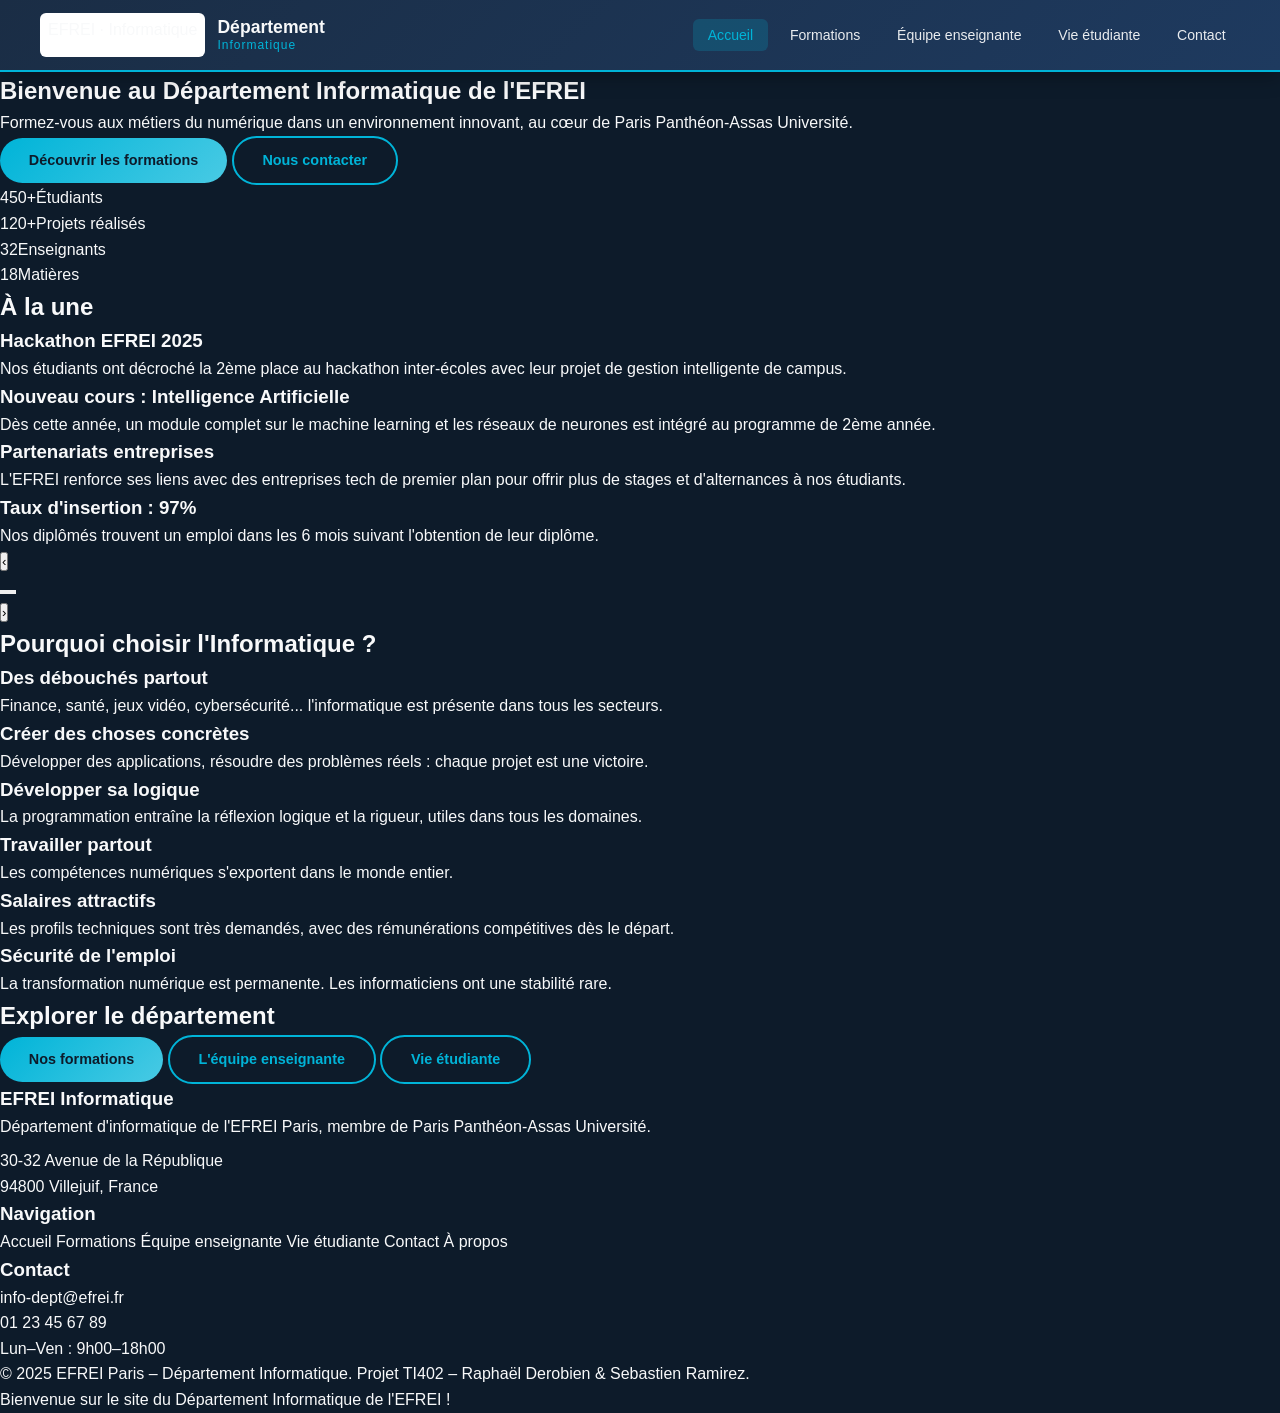
==== index.html @ 596dd835 "Rendre les pages du site accessibles et corriger leurs liens Conserve le design et les pages du binô" ====
<!DOCTYPE html>      
<html lang="fr">
<head>
    <meta charset="UTF-8">
    <meta name="viewport" content="width=device-width, initial-scale=1.0">
    <title>Département Informatique - EFREI Paris</title>
    <link rel="stylesheet" href="styles.css">
</head>
<body>

    <header>
        <div class="header-inner">
            <div class="logo">
                <span class="logo-img">EFREI · Informatique</span>
                <h1>Département <span>Informatique</span></h1>
            </div>
            <nav>
                <button class="burger" id="burger-btn" aria-label="Menu">
                    <span></span><span></span><span></span>
                </button>
                <ul id="nav-menu">
                    <li><a href="index.html">Accueil</a></li>
                    <li><a href="formations.html">Formations</a></li>
                    <li><a href="enseignants.html">Équipe enseignante</a></li>
                    <li><a href="vie-etudiante.html">Vie étudiante</a></li>
                    <li><a href="contact.html">Contact</a></li>
                </ul>
            </nav>
        </div>
    </header>

    <main>
        <section class="banniere">
            <h1 class="anim-entree">Bienvenue au <span>Département Informatique</span> de l'EFREI</h1>
            <p class="anim-entree-2">Formez-vous aux métiers du numérique dans un environnement innovant, au cœur de Paris Panthéon-Assas Université.</p>
            <div class="banniere-btns anim-entree-3">
                <a href="formations.html" class="btn btn-primary">Découvrir les formations</a>
                <a href="contact.html" class="btn btn-outline">Nous contacter</a>
            </div>
        </section>

        <div class="chiffres">
            <div class="chiffre-item"><span class="nombre">450+</span><span class="label">Étudiants</span></div>
            <div class="chiffre-item"><span class="nombre">120+</span><span class="label">Projets réalisés</span></div>
            <div class="chiffre-item"><span class="nombre">32</span><span class="label">Enseignants</span></div>
            <div class="chiffre-item"><span class="nombre">18</span><span class="label">Matières</span></div>
        </div>

        <section class="carrousel-section">
            <div class="section-titre">
                <h2>À la <span>une</span></h2>
                <div class="ligne-deco"></div>
            </div>
            <div class="carrousel-wrapper">
                <div class="carrousel-inner" id="carrousel-inner">
                    <div class="carrousel-slide">
                        <h3>Hackathon EFREI 2025</h3>
                        <p>Nos étudiants ont décroché la 2ème place au hackathon inter-écoles avec leur projet de gestion intelligente de campus.</p>
                    </div>
                    <div class="carrousel-slide">
                        <h3>Nouveau cours : Intelligence Artificielle</h3>
                        <p>Dès cette année, un module complet sur le machine learning et les réseaux de neurones est intégré au programme de 2ème année.</p>
                    </div>
                    <div class="carrousel-slide">
                        <h3>Partenariats entreprises</h3>
                        <p>L'EFREI renforce ses liens avec des entreprises tech de premier plan pour offrir plus de stages et d'alternances à nos étudiants.</p>
                    </div>
                    <div class="carrousel-slide">
                        <h3>Taux d'insertion : 97%</h3>
                        <p>Nos diplômés trouvent un emploi dans les 6 mois suivant l'obtention de leur diplôme.</p>
                    </div>
                </div>
            </div>
            <div class="carrousel-controls">
                <button class="btn-carrousel" id="btn-prev" aria-label="Précédent">&#8249;</button>
                <div class="indicateurs" id="indicateurs"></div>
                <button class="btn-carrousel" id="btn-next" aria-label="Suivant">&#8250;</button>
            </div>
        </section>

        <section class="section">
            <div class="section-titre">
                <h2>Pourquoi choisir <span>l'Informatique</span> ?</h2>
                <div class="ligne-deco"></div>
            </div>
            <div class="pourquoi-grid">
                <div class="pourquoi-item"><h3>Des débouchés partout</h3><p>Finance, santé, jeux vidéo, cybersécurité... l'informatique est présente dans tous les secteurs.</p></div>
                <div class="pourquoi-item"><h3>Créer des choses concrètes</h3><p>Développer des applications, résoudre des problèmes réels : chaque projet est une victoire.</p></div>
                <div class="pourquoi-item"><h3>Développer sa logique</h3><p>La programmation entraîne la réflexion logique et la rigueur, utiles dans tous les domaines.</p></div>
                <div class="pourquoi-item"><h3>Travailler partout</h3><p>Les compétences numériques s'exportent dans le monde entier.</p></div>
                <div class="pourquoi-item"><h3>Salaires attractifs</h3><p>Les profils techniques sont très demandés, avec des rémunérations compétitives dès le départ.</p></div>
                <div class="pourquoi-item"><h3>Sécurité de l'emploi</h3><p>La transformation numérique est permanente. Les informaticiens ont une stabilité rare.</p></div>
            </div>
        </section>

        <section class="section" style="padding-top:0;">
            <div class="section-titre">
                <h2>Explorer <span>le département</span></h2>
                <div class="ligne-deco"></div>
            </div>
            <div class="nav-pages">
                <a href="formations.html" class="btn btn-primary">Nos formations</a>
                <a href="enseignants.html" class="btn btn-outline">L'équipe enseignante</a>
                <a href="vie-etudiante.html" class="btn btn-outline">Vie étudiante</a>
            </div>
        </section>
    </main>

    <footer>
        <div class="footer-inner">
            <div class="footer-col">
                <h3>EFREI Informatique</h3>
                <p>Département d'informatique de l'EFREI Paris, membre de Paris Panthéon-Assas Université.</p>
                <p style="margin-top:0.5rem;">30-32 Avenue de la République<br>94800 Villejuif, France</p>
            </div>
            <div class="footer-col">
                <h3>Navigation</h3>
                <a href="index.html">Accueil</a>
                <a href="formations.html">Formations</a>
                <a href="enseignants.html">Équipe enseignante</a>
                <a href="vie-etudiante.html">Vie étudiante</a>
                <a href="contact.html">Contact</a>
                <a href="apropos.html">À propos</a>
            </div>
            <div class="footer-col">
                <h3>Contact</h3>
                <p>info-dept@efrei.fr</p>
                <p>01 23 45 67 89</p>
                <p>Lun–Ven : 9h00–18h00</p>
            </div>
        </div>
        <div class="footer-bottom">
            <p>© 2025 EFREI Paris – Département Informatique. Projet TI402 – Raphaël Derobien &amp; Sebastien Ramirez.</p>
        </div>
    </footer>

    <div id="toast" role="alert">
        <p>Bienvenue sur le site du <span>Département Informatique</span> de l'EFREI !</p>
    </div>

    <script src="script.js" defer></script>
</body>
</html>
---- styles.css ----
:root {
    --bleu-nuit: #0d1b2a;
    --bleu-profond: #1a2d45;
    --bleu-moyen: #1e3a5f;
    --cyan: #00b4d8;
    --cyan-clair: #48cae4;
    --violet: #7b2d8b;
    --blanc: #f8f9fa;
    --gris-clair: #e9ecef;
    --gris-texte: #adb5bd;
    --ombre: 0 4px 20px rgba(0,0,0,0.3);  
    --rayon: 12px;
    --transition: all 0.3s ease;
}

* { margin: 0; padding: 0; box-sizing: border-box; }
html { scroll-behavior: smooth; }
body {
    font-family: 'Segoe UI', Tahoma, sans-serif;
    background-color: var(--bleu-nuit);
    color: var(--blanc);
    line-height: 1.6;
    min-height: 100vh;
    display: flex;
    flex-direction: column;
}
a { text-decoration: none; color: inherit; }
ul { list-style: none; }
img { max-width: 100%; height: auto; }

header {
    background: linear-gradient(135deg, var(--bleu-profond), var(--bleu-moyen));
    border-bottom: 2px solid var(--cyan);
    padding: 0 2rem;
    position: sticky;
    top: 0;
    z-index: 100;
    box-shadow: var(--ombre);
}
.header-inner {   
    max-width: 1200px;
    margin: 0 auto;
    display: flex;
    align-items: center;
    justify-content: space-between;
    height: 70px;
}
.logo { display: flex; align-items: center; gap: 12px; }
.logo-img { height: 44px; background: #fff; border-radius: 6px; padding: 4px 8px; }
.logo h1 { font-size: 1.1rem; font-weight: 700; line-height: 1.2; }
.logo h1 span { color: var(--cyan); display: block; font-size: 0.75rem; font-weight: 400; letter-spacing: 1px; }

nav ul { display: flex; gap: 0.5rem; align-items: center; }
nav ul li a { padding: 0.5rem 0.9rem; border-radius: 6px; font-size: 0.88rem; color: var(--gris-clair); transition: var(--transition); }
nav ul li a:hover, nav ul li a.active { background: rgba(0,180,216,0.2); color: var(--cyan); }

.burger { display: none; flex-direction: column; gap: 5px; cursor: pointer; background: none; border: none; padding: 5px; }
.burger span { width: 25px; height: 2px; background: var(--blanc); border-radius: 2px; transition: var(--transition); }

.btn { display: inline-block; padding: 0.7rem 1.8rem; border-radius: 30px; font-size: 0.9rem; font-weight: 600; cursor: pointer; transition: var(--transition); border: none; }
.btn-primary { background: linear-gradient(135deg, var(--cyan), var(--cyan-clair)); color: var(--bleu-nuit); }
.btn-primary:hover { transform: translateY(-2px); box-shadow: 0 6px 20px rgba(0,180,216,0.4); }
.btn-outline { border: 2px solid var(--cyan); color: var(--cyan); background: transparent; }
.btn-outline:hover { background: var(--cyan); color: var(--bleu-nuit); transform: translateY(-2px); }
.btn-violet { background: linear-gradient(135deg, var(--violet), #a855c8); color: var(--blanc); }
.btn-violet:hover { transform: translateY(-2px); box-shadow: 0 6px 20px rgba(123,45,139,0.4); }

.carte {
    background: var(--bleu-profond);  
    border: 1px solid rgba(0,180,216,0.2);
    border-radius: var(--rayon);
    padding: 1.8rem;
    transition: var(--transition);
    position: relative;
    overflow: hidden;
}
.carte::before {
    content: '';
    position: absolute;
    top: 0; left: 0; right: 0;
    height: 3px;
    background: linear-gradient(90deg, var(--cyan), var(--violet));
    transform: scaleX(0);
    transform-origin: left;
    transition: transform 0.3s ease;
}
.carte:hover { transform: translateY(-5px); box-shadow: 0 6px 25px rgba(0,180,216,0.15); border-color: rgba(0,180,216,0.5); }
.carte:hover::before { transform: scaleX(1); }
.carte h3 { color: var(--cyan); margin-bottom: 0.7rem; font-size: 1.1rem; }
.carte p { color: var(--gris-texte); font-size: 0.9rem; }

@keyframes glisser-bas {
    from { opacity: 0; transform: translateY(20px); }
    to   { opacity: 1; transform: translateY(0); }
}
.anim-entree  { animation: glisser-bas 0.6s ease forwards; }
.anim-entree-2 { animation: glisser-bas 0.6s ease 0.15s both; }
.anim-entree-3 { animation: glisser-bas 0.6s ease 0.3s both; }

@keyframes fadeIn {
    from { opacity: 0; transform: translateY(-5px); }
    to   { opacity: 1; transform: translateY(0); }
}


@media (max-width: 900px) {
    .chiffres { grid-template-columns: repeat(2, 1fr); }
    .footer-inner { grid-template-columns: 1fr 1fr; }
    .contact-grid { grid-template-columns: 1fr; }
}

@media (max-width: 700px) {
    nav ul {
        display: none;
        flex-direction: column;
        position: absolute;
        top: 70px; left: 0; right: 0;
        background: var(--bleu-profond);
        padding: 1rem;
        border-bottom: 2px solid var(--cyan);
    }
    nav ul.ouverte { display: flex; }
    .burger { display: flex; }
    header { position: relative; }
    .banniere h1 { font-size: 2rem; }
    .footer-inner { grid-template-columns: 1fr; }
    .form-ligne { grid-template-columns: 1fr; }
}

@media (max-width: 480px) {
    .banniere h1 { font-size: 1.7rem; }
    .banniere-btns { flex-direction: column; align-items: center; }
}
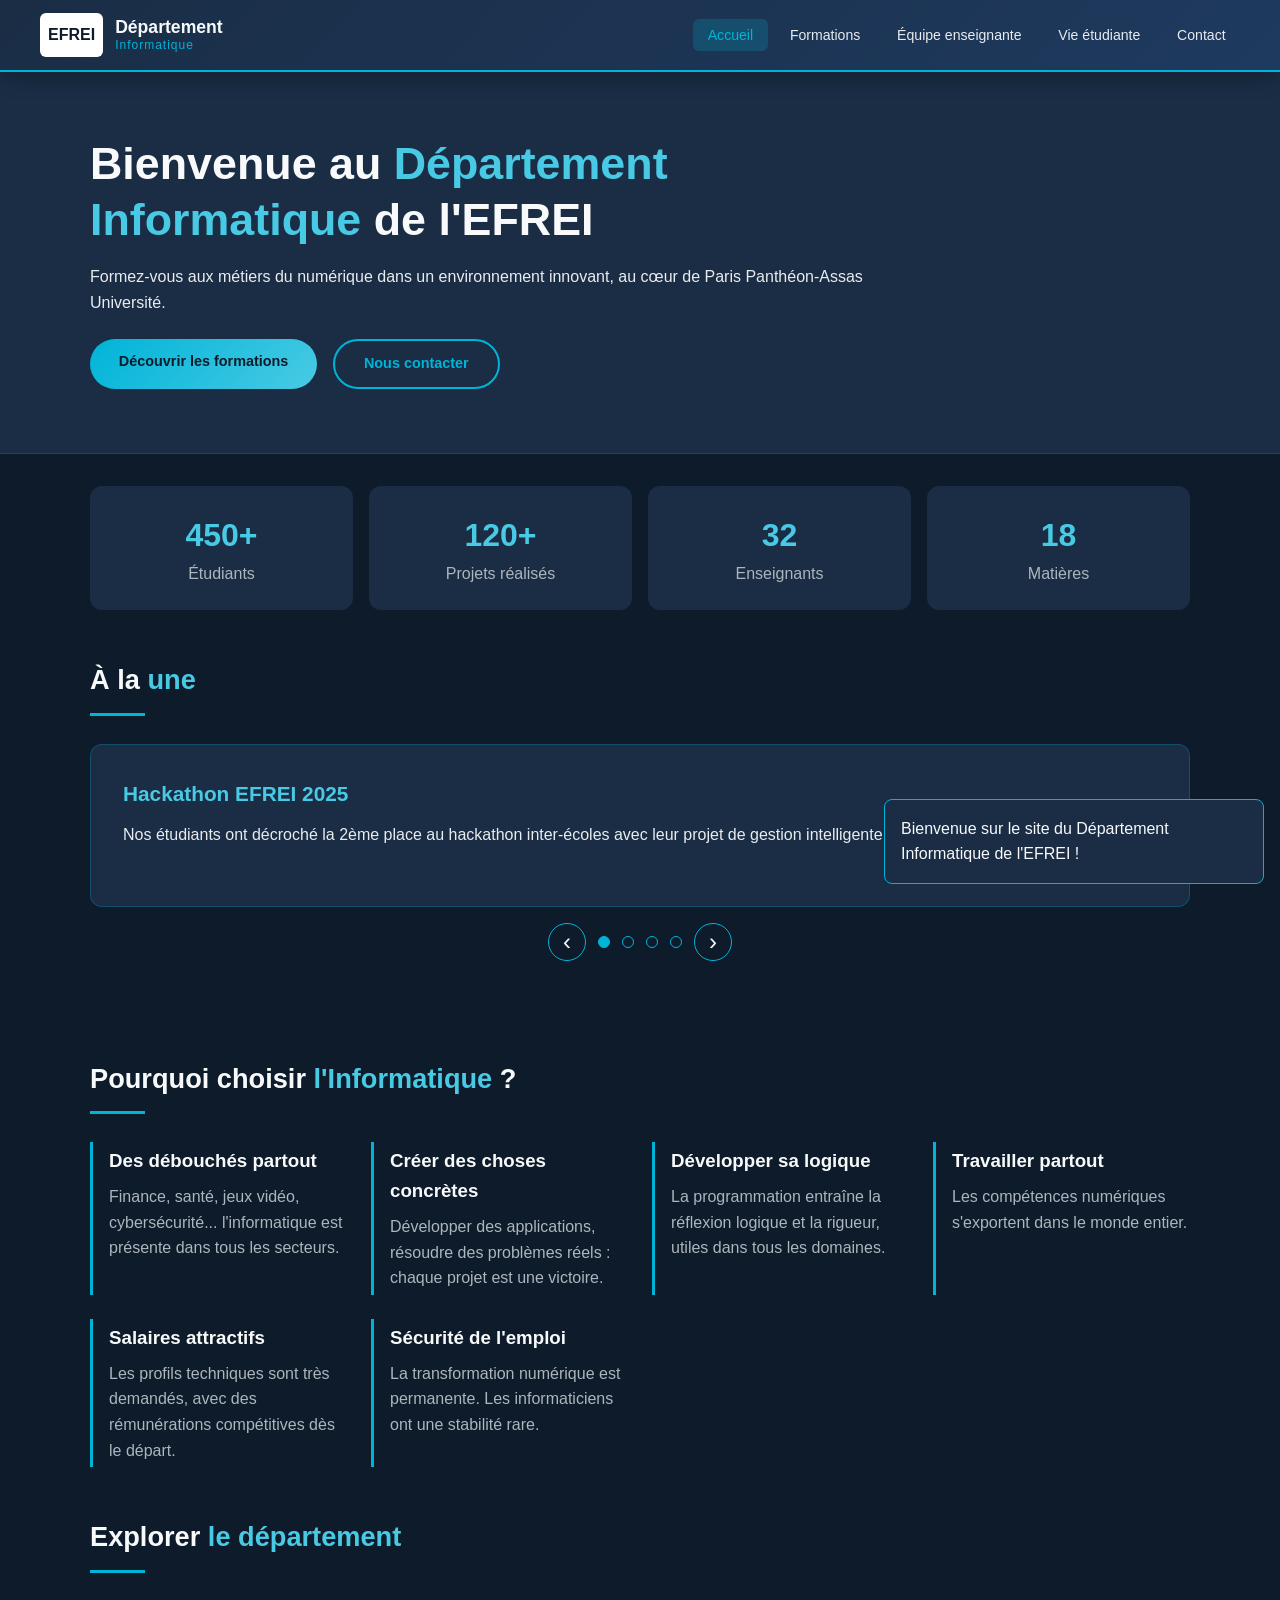
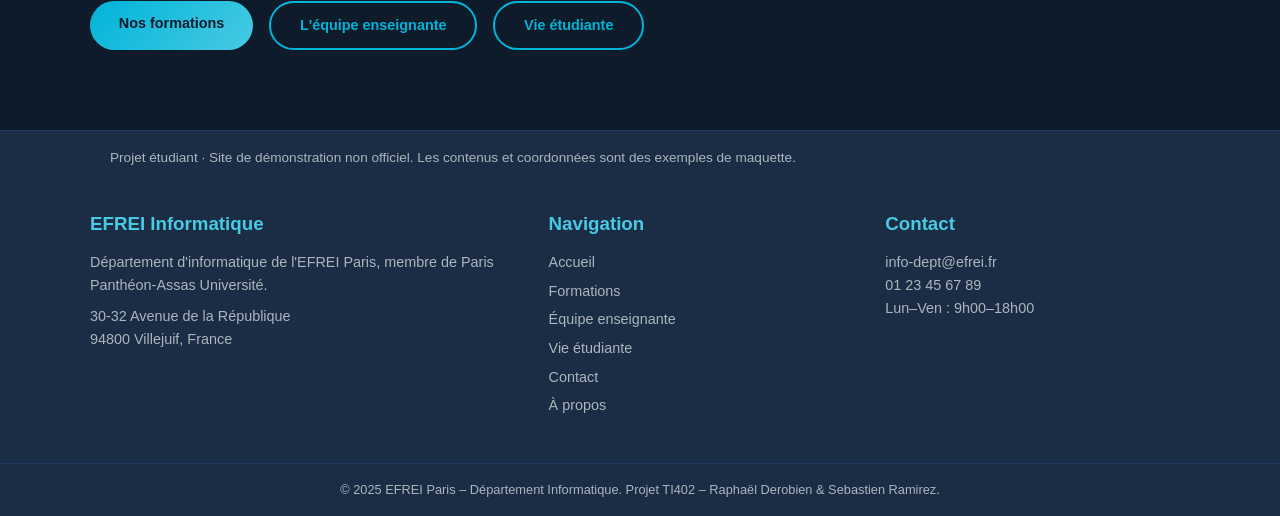
==== commit c386090c: "Préciser la maquette et améliorer la navigation accessible" ====
--- a/index.html
+++ b/index.html
@@ -4,18 +4,18 @@
     <meta charset="UTF-8">
     <meta name="viewport" content="width=device-width, initial-scale=1.0">
     <title>Département Informatique - EFREI Paris</title>
-    <link rel="stylesheet" href="styles.css">
+    <link rel="stylesheet" href="css/styles.css">
 </head>
 <body>
 
     <header>
         <div class="header-inner">
             <div class="logo">
-                <span class="logo-img">EFREI · Informatique</span>
+                <span class="logo-img">EFREI</span>
                 <h1>Département <span>Informatique</span></h1>
             </div>
             <nav>
-                <button class="burger" id="burger-btn" aria-label="Menu">
+                <button class="burger" id="burger-btn" type="button" aria-label="Menu" aria-controls="nav-menu" aria-expanded="false">
                     <span></span><span></span><span></span>
                 </button>
                 <ul id="nav-menu">
@@ -107,6 +107,7 @@
     </main>
 
     <footer>
+        <p class="note-projet">Projet étudiant · Site de démonstration non officiel. Les contenus et coordonnées sont des exemples de maquette.</p>
         <div class="footer-inner">
             <div class="footer-col">
                 <h3>EFREI Informatique</h3>
@@ -138,6 +139,6 @@
         <p>Bienvenue sur le site du <span>Département Informatique</span> de l'EFREI !</p>
     </div>
 
-    <script src="script.js" defer></script>
+    <script src="js/script.js" defer></script>
 </body>
 </html>
--- a/css/styles.css
+++ b/css/styles.css
@@ -0,0 +1,219 @@
+:root {
+    --bleu-nuit: #0d1b2a;
+    --bleu-profond: #1a2d45;
+    --bleu-moyen: #1e3a5f;
+    --cyan: #00b4d8;
+    --cyan-clair: #48cae4;
+    --violet: #7b2d8b;
+    --blanc: #f8f9fa;
+    --gris-clair: #e9ecef;
+    --gris-texte: #adb5bd;
+    --ombre: 0 4px 20px rgba(0,0,0,0.3);  
+    --rayon: 12px;
+    --transition: all 0.3s ease;
+}
+
+* { margin: 0; padding: 0; box-sizing: border-box; }
+html { scroll-behavior: smooth; }
+body {
+    font-family: 'Segoe UI', Tahoma, sans-serif;
+    background-color: var(--bleu-nuit);
+    color: var(--blanc);
+    line-height: 1.6;
+    min-height: 100vh;
+    display: flex;
+    flex-direction: column;
+}
+a { text-decoration: none; color: inherit; }
+ul { list-style: none; }
+img { max-width: 100%; height: auto; }
+
+header {
+    background: linear-gradient(135deg, var(--bleu-profond), var(--bleu-moyen));
+    border-bottom: 2px solid var(--cyan);
+    padding: 0 2rem;
+    position: sticky;
+    top: 0;
+    z-index: 100;
+    box-shadow: var(--ombre);
+}
+.header-inner {   
+    max-width: 1200px;
+    margin: 0 auto;
+    display: flex;
+    align-items: center;
+    justify-content: space-between;
+    height: 70px;
+}
+.logo { display: flex; align-items: center; gap: 12px; }
+.logo-img { height: 44px; background: #fff; border-radius: 6px; padding: 4px 8px; }
+.logo h1 { font-size: 1.1rem; font-weight: 700; line-height: 1.2; }
+.logo h1 span { color: var(--cyan); display: block; font-size: 0.75rem; font-weight: 400; letter-spacing: 1px; }
+
+nav ul { display: flex; gap: 0.5rem; align-items: center; }
+nav ul li a { padding: 0.5rem 0.9rem; border-radius: 6px; font-size: 0.88rem; color: var(--gris-clair); transition: var(--transition); }
+nav ul li a:hover, nav ul li a.active { background: rgba(0,180,216,0.2); color: var(--cyan); }
+
+.burger { display: none; flex-direction: column; gap: 5px; cursor: pointer; background: none; border: none; padding: 5px; }
+.burger span { width: 25px; height: 2px; background: var(--blanc); border-radius: 2px; transition: var(--transition); }
+
+.btn { display: inline-block; padding: 0.7rem 1.8rem; border-radius: 30px; font-size: 0.9rem; font-weight: 600; cursor: pointer; transition: var(--transition); border: none; }
+.btn-primary { background: linear-gradient(135deg, var(--cyan), var(--cyan-clair)); color: var(--bleu-nuit); }
+.btn-primary:hover { transform: translateY(-2px); box-shadow: 0 6px 20px rgba(0,180,216,0.4); }
+.btn-outline { border: 2px solid var(--cyan); color: var(--cyan); background: transparent; }
+.btn-outline:hover { background: var(--cyan); color: var(--bleu-nuit); transform: translateY(-2px); }
+.btn-violet { background: linear-gradient(135deg, var(--violet), #a855c8); color: var(--blanc); }
+.btn-violet:hover { transform: translateY(-2px); box-shadow: 0 6px 20px rgba(123,45,139,0.4); }
+
+.carte {
+    background: var(--bleu-profond);  
+    border: 1px solid rgba(0,180,216,0.2);
+    border-radius: var(--rayon);
+    padding: 1.8rem;
+    transition: var(--transition);
+    position: relative;
+    overflow: hidden;
+}
+.carte::before {
+    content: '';
+    position: absolute;
+    top: 0; left: 0; right: 0;
+    height: 3px;
+    background: linear-gradient(90deg, var(--cyan), var(--violet));
+    transform: scaleX(0);
+    transform-origin: left;
+    transition: transform 0.3s ease;
+}
+.carte:hover { transform: translateY(-5px); box-shadow: 0 6px 25px rgba(0,180,216,0.15); border-color: rgba(0,180,216,0.5); }
+.carte:hover::before { transform: scaleX(1); }
+.carte h3 { color: var(--cyan); margin-bottom: 0.7rem; font-size: 1.1rem; }
+.carte p { color: var(--gris-texte); font-size: 0.9rem; }
+
+@keyframes glisser-bas {
+    from { opacity: 0; transform: translateY(20px); }
+    to   { opacity: 1; transform: translateY(0); }
+}
+.anim-entree  { animation: glisser-bas 0.6s ease forwards; }
+.anim-entree-2 { animation: glisser-bas 0.6s ease 0.15s both; }
+.anim-entree-3 { animation: glisser-bas 0.6s ease 0.3s both; }
+
+@keyframes fadeIn {
+    from { opacity: 0; transform: translateY(-5px); }
+    to   { opacity: 1; transform: translateY(0); }
+}
+
+
+/* Mise en page commune aux pages du projet. */
+main { flex: 1; min-width: 0; }
+.logo-img { color: var(--bleu-nuit); display: flex; align-items: center; font-weight: 700; }
+.banniere { padding: 4rem max(1.25rem, calc((100% - 1100px) / 2)); background: var(--bleu-profond); border-bottom: 1px solid rgba(0,180,216,0.2); }
+.banniere h1 { font-size: clamp(1.8rem, 3.5vw, 2.8rem); line-height: 1.25; max-width: 850px; margin-bottom: 1rem; }
+.banniere h1 span, .section-titre h2 span { color: var(--cyan-clair); }
+.banniere p { max-width: 780px; color: var(--gris-clair); }
+.banniere-btns, .nav-pages { display: flex; flex-wrap: wrap; gap: 1rem; margin-top: 1.5rem; }
+.section, .carrousel-section { width: 100%; max-width: 1140px; margin: auto; padding: 3rem 1.25rem; }
+.section-titre { margin-bottom: 1.75rem; }
+.section-titre h2 { font-size: 1.7rem; }
+.section-titre p { margin-top: 0.8rem; color: var(--gris-texte); }
+.ligne-deco { width: 55px; height: 3px; margin-top: 0.7rem; background: var(--cyan); }
+.chiffres { display: grid; grid-template-columns: repeat(4, 1fr); gap: 1rem; max-width: 1140px; margin: 2rem auto 0; padding: 0 1.25rem; }
+.chiffre-item { padding: 1.5rem; background: var(--bleu-profond); border-radius: var(--rayon); text-align: center; }
+.nombre { display: block; color: var(--cyan-clair); font-size: 2rem; font-weight: 700; }
+.label { display: block; color: var(--gris-texte); }
+.carrousel-wrapper { overflow: hidden; border: 1px solid rgba(0,180,216,0.25); border-radius: var(--rayon); background: var(--bleu-profond); }
+.carrousel-inner { display: flex; transition: transform 0.4s ease; }
+.carrousel-slide { flex: 0 0 100%; min-width: 0; padding: 2rem; }
+.carrousel-slide h3 { color: var(--cyan-clair); margin-bottom: 0.75rem; font-size: 1.3rem; }
+.carrousel-slide p { color: var(--gris-clair); max-width: 850px; }
+.carrousel-controls, .indicateurs { display: flex; align-items: center; justify-content: center; gap: 0.75rem; }
+.carrousel-controls { margin-top: 1rem; }
+.btn-carrousel { width: 38px; height: 38px; border: 1px solid var(--cyan); border-radius: 50%; background: transparent; color: var(--blanc); font-size: 1.5rem; cursor: pointer; }
+.indicateur { width: 12px; height: 12px; border-radius: 50%; border: 1px solid var(--cyan); background: transparent; cursor: pointer; }
+.indicateur.actif { background: var(--cyan); }
+.cartes-grid, .pourquoi-grid { display: grid; grid-template-columns: repeat(auto-fit, minmax(min(100%, 250px), 1fr)); gap: 1.5rem; }
+.pourquoi-item { border-left: 3px solid var(--cyan); padding: 0.25rem 0 0.25rem 1rem; }
+.pourquoi-item h3 { margin-bottom: 0.5rem; }
+.pourquoi-item p { color: var(--gris-texte); }
+.filtre-barre { display: flex; flex-wrap: wrap; gap: 0.6rem; margin-bottom: 1.75rem; }
+.btn-filtre { padding: 0.6rem 1rem; border: 1px solid var(--cyan); border-radius: 6px; background: transparent; color: var(--gris-clair); cursor: pointer; }
+.btn-filtre.actif, .btn-filtre:hover { background: var(--cyan); color: var(--bleu-nuit); }
+.carte-enseignant, .membre-card { min-width: 0; padding: 1.5rem; border: 1px solid rgba(0,180,216,0.2); border-radius: var(--rayon); background: var(--bleu-profond); }
+.carte-enseignant h3, .membre-card h3 { color: var(--cyan-clair); margin: 0.75rem 0 0.5rem; }
+.carte-enseignant p, .membre-card p { color: var(--gris-clair); font-size: 0.9rem; }
+.avatar-photo, .avatar, .membre-avatar { width: 88px; height: 88px; border-radius: 50%; object-fit: cover; background: var(--bleu-moyen); }
+.avatar, .membre-avatar { display: grid; place-items: center; color: var(--cyan-clair); font-size: 1.6rem; font-weight: 700; }
+.domaine, .role { color: var(--cyan-clair) !important; }
+.matiere, .techno-tag { display: inline-block; margin: 0.6rem 0; padding: 0.25rem 0.5rem; background: var(--bleu-moyen); border-radius: 4px; color: var(--gris-clair); font-size: 0.8rem; }
+.techno-liste { display: flex; flex-wrap: wrap; gap: 0.5rem; }
+.bloc-info { background: var(--bleu-profond); border: 1px solid rgba(0,180,216,0.2); border-radius: var(--rayon); padding: 1.5rem; margin-bottom: 1.5rem; }
+.bloc-info h3 { color: var(--cyan-clair); margin-bottom: 0.75rem; }
+.bloc-info ul { list-style: disc; padding-left: 1.25rem; }
+.tableau-wrapper { max-width: 100%; overflow-x: auto; border: 1px solid var(--bleu-moyen); border-radius: 8px; }
+table { border-collapse: collapse; width: 100%; }
+caption { padding: 1rem; font-weight: 600; }
+th, td { text-align: left; padding: 0.8rem 1rem; border-bottom: 1px solid var(--bleu-moyen); }
+th { color: var(--cyan-clair); background: var(--bleu-profond); }
+.contact-grid { display: grid; grid-template-columns: 1.3fr 1fr; gap: 2rem; }
+.formulaire-contact, .info-contact { min-width: 0; }
+.formulaire-contact > p { color: var(--gris-texte); margin-bottom: 1.25rem; }
+.form-ligne { display: grid; grid-template-columns: 1fr 1fr; gap: 1rem; }
+.form-groupe { margin-bottom: 1rem; min-width: 0; }
+.form-groupe label { display: block; margin-bottom: 0.4rem; }
+input, select, textarea { width: 100%; padding: 0.75rem; font: inherit; color: var(--blanc); background: var(--bleu-profond); border: 1px solid #62778e; border-radius: 6px; }
+textarea { min-height: 150px; resize: vertical; }
+.msg-erreur { display: none; color: #ffb3b3; font-size: 0.85rem; margin-top: 0.35rem; }
+.msg-confirmation { display: none; padding: 1rem; margin-top: 1rem; border: 1px solid #70c89a; background: #173b2d; border-radius: 6px; }
+[aria-invalid="true"] { border-color: #ffb3b3; }
+.info-item { display: flex; gap: 1rem; padding: 1rem 0; border-bottom: 1px solid var(--bleu-moyen); }
+.info-item p { color: var(--gris-texte); }
+.icone { font-size: 1.3rem; }
+.frise { border-left: 2px solid var(--cyan); padding-left: 1.5rem; margin-left: 0.5rem; }
+.frise-item { margin-bottom: 1.5rem; padding-bottom: 1rem; border-bottom: 1px solid var(--bleu-moyen); }
+.date-event { color: var(--cyan-clair); font-weight: 600; }
+footer { margin-top: 2rem; background: var(--bleu-profond); border-top: 1px solid var(--bleu-moyen); }
+.footer-inner { display: grid; grid-template-columns: 1.4fr 1fr 1fr; gap: 2rem; max-width: 1140px; padding: 2.5rem 1.25rem; margin: auto; }
+.footer-col h3 { color: var(--cyan-clair); margin-bottom: 0.75rem; }
+.footer-col p, .footer-col a { color: var(--gris-texte); font-size: 0.9rem; overflow-wrap: anywhere; }
+.footer-col a { display: block; margin-bottom: 0.35rem; }
+.footer-col a:hover { color: var(--cyan-clair); }
+.footer-bottom { padding: 1rem 1.25rem; border-top: 1px solid var(--bleu-moyen); text-align: center; font-size: 0.8rem; color: var(--gris-texte); }
+.note-projet { max-width: 1100px; padding: 1rem 1.25rem 0; margin: auto; color: var(--gris-texte); font-size: 0.85rem; }
+#toast { position: fixed; right: 1rem; bottom: 1rem; max-width: min(380px, calc(100vw - 2rem)); padding: 1rem; border: 1px solid var(--cyan); background: var(--bleu-profond); border-radius: 8px; opacity: 0; visibility: hidden; transform: translateY(15px); transition: opacity 0.25s, transform 0.25s; pointer-events: none; }
+#toast.visible { opacity: 1; visibility: visible; transform: translateY(0); }
+button, input, select, textarea { font-family: inherit; }
+:focus-visible { outline: 3px solid var(--cyan-clair); outline-offset: 3px; }
+@media (prefers-reduced-motion: reduce) {
+    html { scroll-behavior: auto; }
+    *, *::before, *::after { animation: none !important; transition: none !important; }
+}
+
+@media (max-width: 900px) {
+    .chiffres { grid-template-columns: repeat(2, 1fr); }
+    .footer-inner { grid-template-columns: 1fr 1fr; }
+    .contact-grid { grid-template-columns: 1fr; }
+}
+
+@media (max-width: 700px) {
+    nav ul {
+        display: none;
+        flex-direction: column;
+        position: absolute;
+        top: 70px; left: 0; right: 0;
+        background: var(--bleu-profond);
+        padding: 1rem;
+        border-bottom: 2px solid var(--cyan);
+    }
+    nav ul.ouverte { display: flex; }
+    .burger { display: flex; }
+    header { position: relative; }
+    .banniere h1 { font-size: 2rem; }
+    .footer-inner { grid-template-columns: 1fr; }
+    .form-ligne { grid-template-columns: 1fr; }
+}
+
+@media (max-width: 480px) {
+    .banniere h1 { font-size: 1.7rem; }
+    .banniere-btns { flex-direction: column; align-items: center; }
+}
+
+@media (max-width: 480px) { .logo { gap: 8px; } .logo h1 { font-size: 0.9rem; } header { padding: 0 1rem; } .chiffre-item { padding: 1rem 0.5rem; } .carrousel-slide { padding: 1.25rem; } }
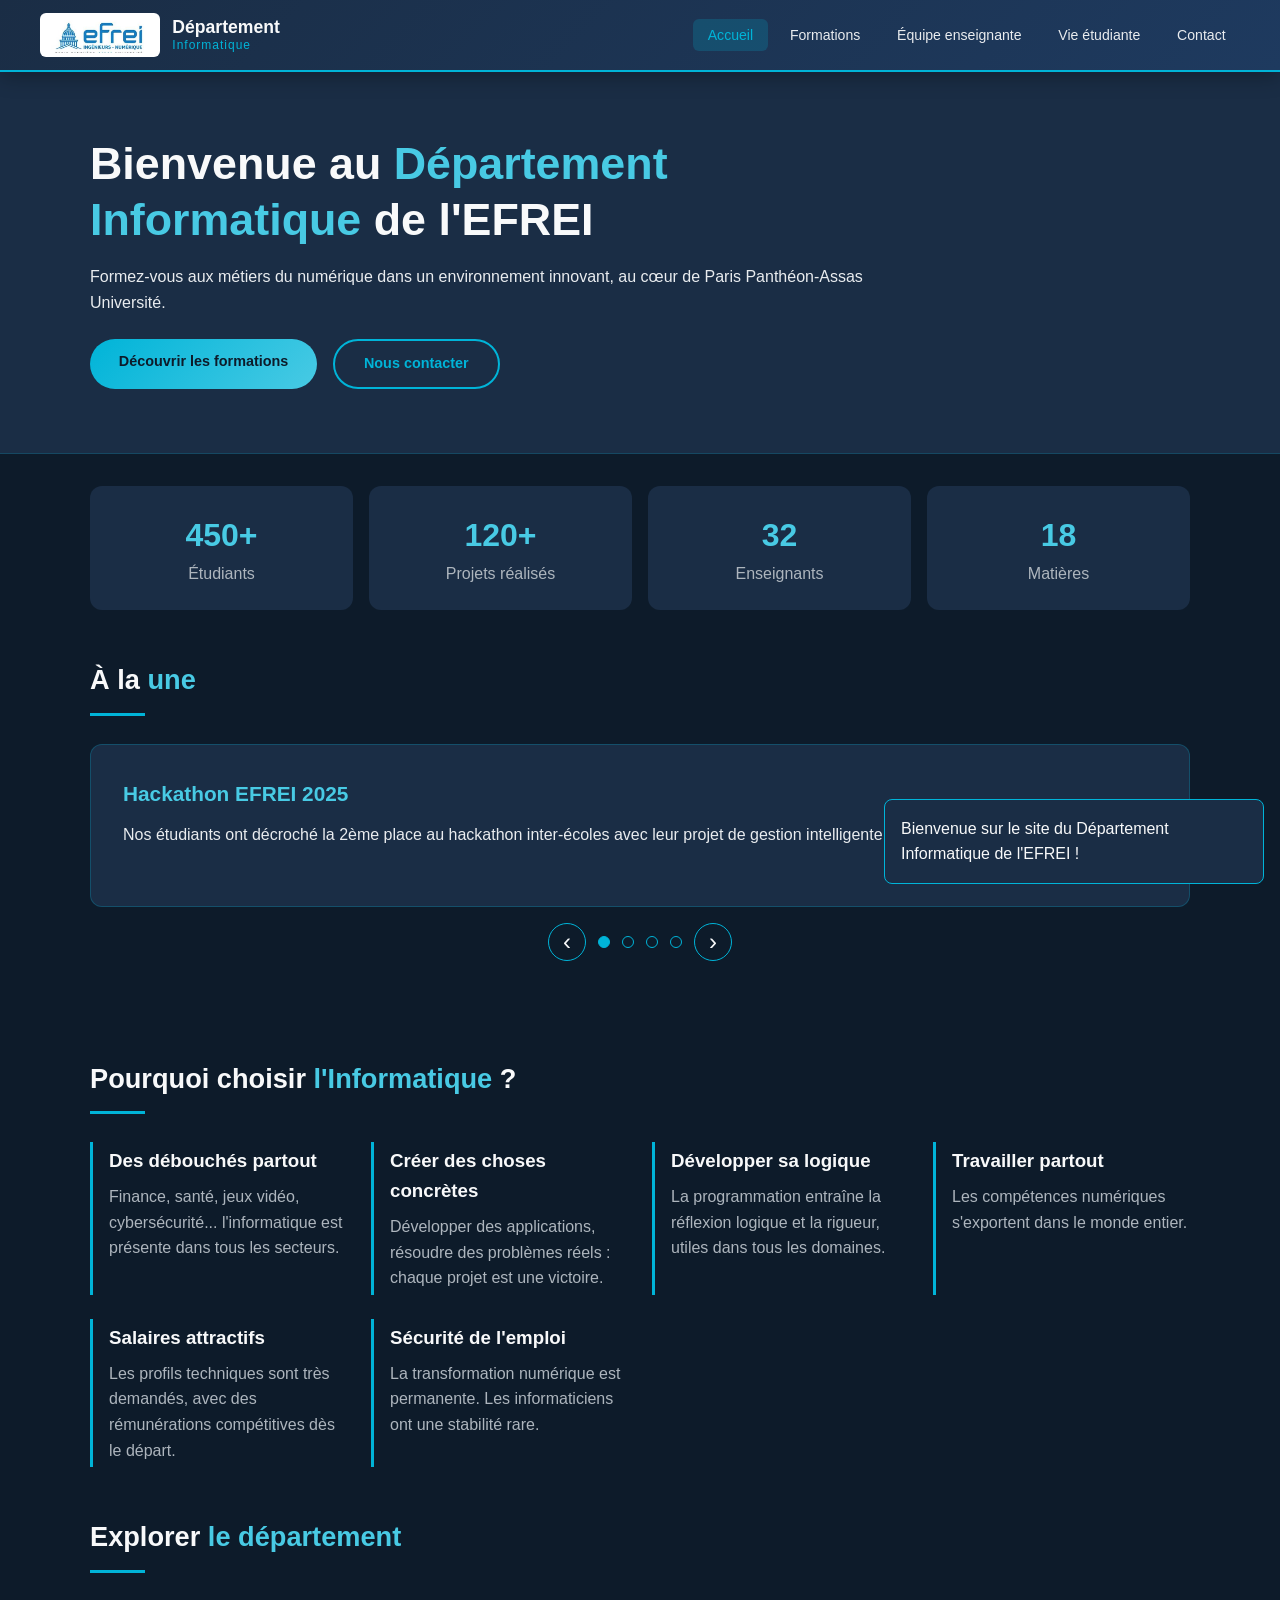
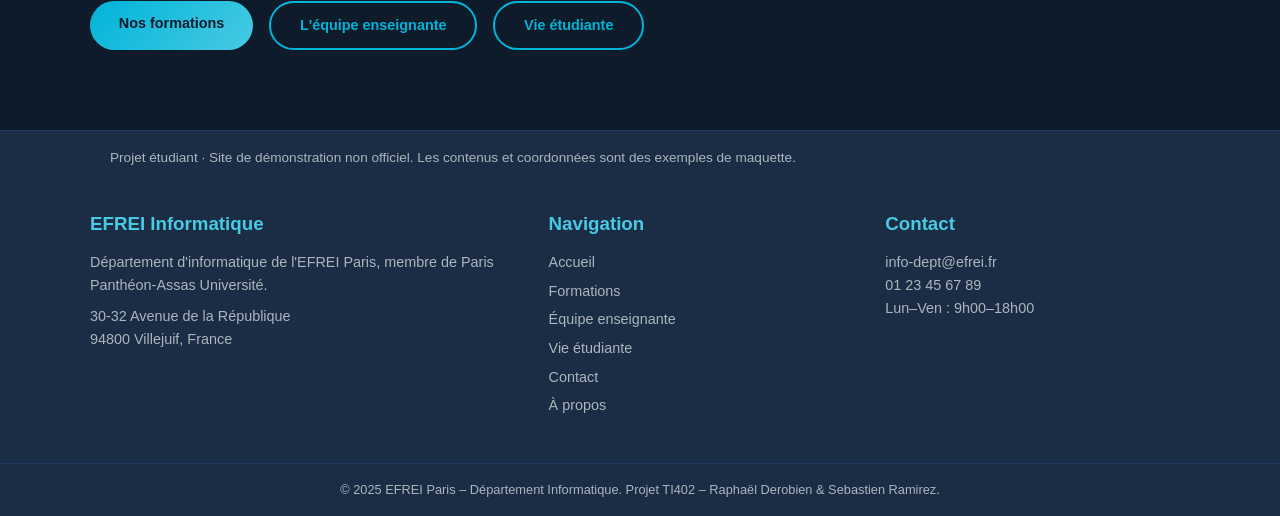
==== commit d03fa730: "Ajouter le logo EFREI dans l’en-tête des six pages" ====
--- a/index.html
+++ b/index.html
@@ -11,7 +11,7 @@
     <header>
         <div class="header-inner">
             <div class="logo">
-                <span class="logo-img">EFREI</span>
+                <img class="logo-img" src="logo-efrei.png" alt="EFREI - Ingénieurs et numérique">
                 <h1>Département <span>Informatique</span></h1>
             </div>
             <nav>
